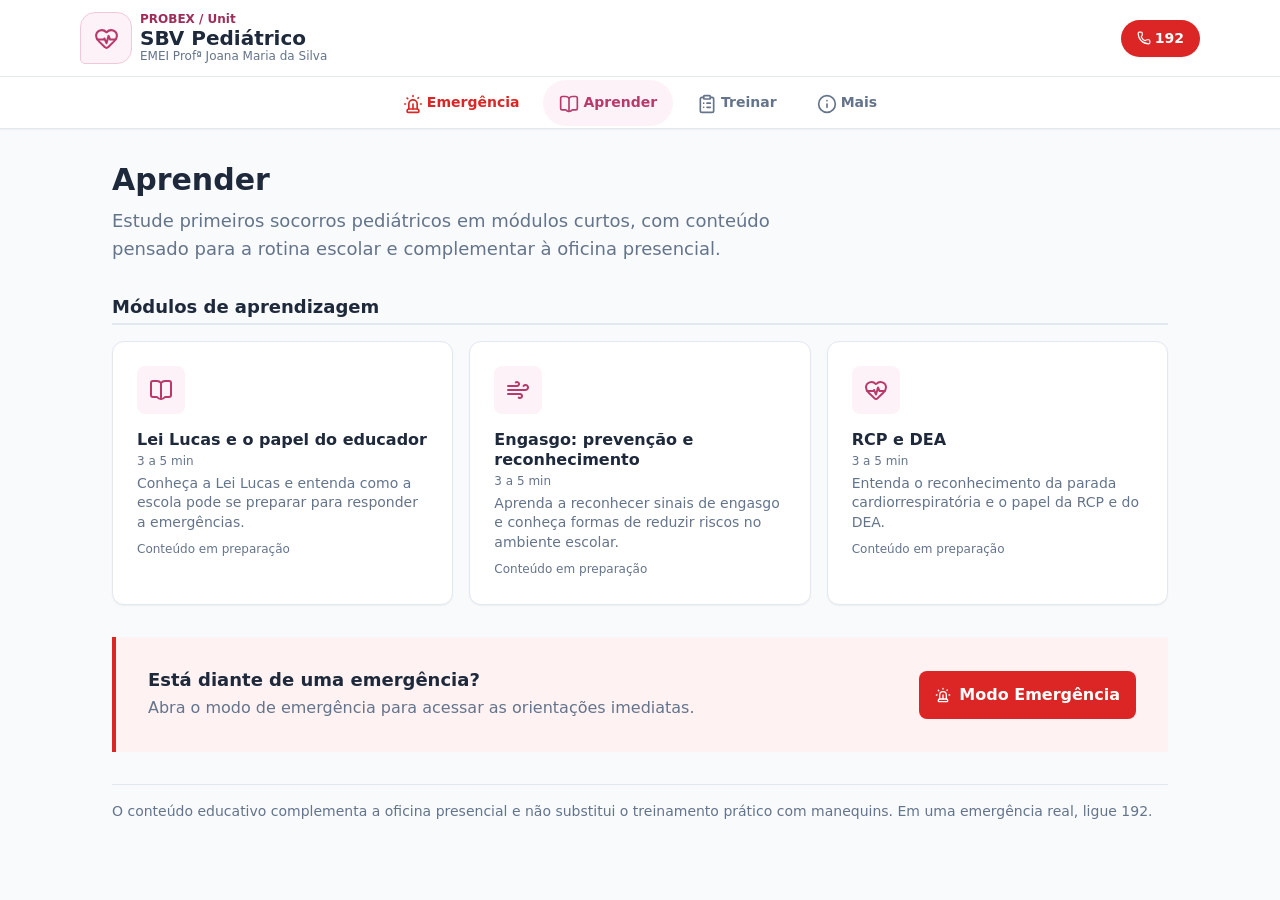
==== aprender/index.html @ 1541943e "style: Padroniza a navbar nas telas do projeto" ====
<!DOCTYPE html>
<html lang="pt-BR">
<head>
    <meta charset="UTF-8">
    <meta name="viewport" content="width=device-width, initial-scale=1.0">
    <meta name="description" content="Módulos educativos de primeiros socorros pediátricos para educadores da EMEI Professora Joana Maria da Silva.">
    <meta name="theme-color" content="#B83A6B">
    <title>Aprender | SBV Pediátrico</title>

    <link rel="manifest" href="../manifest.json">
    <link rel="stylesheet" href="../assets/css/variables.css">
    <link rel="stylesheet" href="../assets/css/global.css">
    <link rel="stylesheet" href="../assets/css/componentes.css">
</head>
<body>
    <a class="skip-link" href="#conteudo-principal">Pular para o conteúdo</a>

    <header class="app-header">
        <div class="header-content">
            <div class="brand-info">
                <span class="brand-mark" aria-hidden="true">
                    <svg class="icon" focusable="false" viewBox="0 0 24 24"><use href="../assets/icons/lucide.svg#heart-pulse"></use></svg>
                </span>
                <div class="brand-copy">
                    <span class="badge-unit">PROBEX / Unit</span>
                    <span class="app-title">SBV Pediátrico</span>
                    <p class="app-subtitle">EMEI Profª Joana Maria da Silva</p>
                </div>
            </div>
            <a href="../emergencia/ligar-192.html" class="btn-samu-header" aria-label="Ligar para o SAMU 192">
                <svg class="icon" aria-hidden="true" focusable="false" viewBox="0 0 24 24"><use href="../assets/icons/lucide.svg#phone"></use></svg>
                <span>192</span>
            </a>
        </div>
    </header>

    <main class="main-content learning-page" id="conteudo-principal" tabindex="-1">
        <section class="learning-intro" aria-labelledby="learning-title">
            <h1 id="learning-title">Aprender</h1>
            <p>Estude primeiros socorros pediátricos em módulos curtos, com conteúdo pensado para a rotina escolar e complementar à oficina presencial.</p>
        </section>

        <section aria-labelledby="learning-modules-title">
            <h2 class="section-title" id="learning-modules-title">Módulos de aprendizagem</h2>
            <div class="learning-modules-grid">
                <article class="module-card learning-module">
                    <div class="module-icon-wrapper bg-rosa" aria-hidden="true">
                        <svg class="icon" focusable="false" viewBox="0 0 24 24"><use href="../assets/icons/lucide.svg#book-open"></use></svg>
                    </div>
                    <div class="module-body">
                        <div class="learning-module-heading">
                            <h3>Lei Lucas e o papel do educador</h3>
                            <span class="learning-duration">3 a 5 min</span>
                        </div>
                        <p>Conheça a Lei Lucas e entenda como a escola pode se preparar para responder a emergências.</p>
                        <span class="learning-status">Conteúdo em preparação</span>
                    </div>
                </article>

                <article class="module-card learning-module">
                    <div class="module-icon-wrapper bg-rosa" aria-hidden="true">
                        <svg class="icon" focusable="false" viewBox="0 0 24 24"><use href="../assets/icons/lucide.svg#wind"></use></svg>
                    </div>
                    <div class="module-body">
                        <div class="learning-module-heading">
                            <h3>Engasgo: prevenção e reconhecimento</h3>
                            <span class="learning-duration">3 a 5 min</span>
                        </div>
                        <p>Aprenda a reconhecer sinais de engasgo e conheça formas de reduzir riscos no ambiente escolar.</p>
                        <span class="learning-status">Conteúdo em preparação</span>
                    </div>
                </article>

                <article class="module-card learning-module">
                    <div class="module-icon-wrapper bg-rosa" aria-hidden="true">
                        <svg class="icon" focusable="false" viewBox="0 0 24 24"><use href="../assets/icons/lucide.svg#heart-pulse"></use></svg>
                    </div>
                    <div class="module-body">
                        <div class="learning-module-heading">
                            <h3>RCP e DEA</h3>
                            <span class="learning-duration">3 a 5 min</span>
                        </div>
                        <p>Entenda o reconhecimento da parada cardiorrespiratória e o papel da RCP e do DEA.</p>
                        <span class="learning-status">Conteúdo em preparação</span>
                    </div>
                </article>
            </div>
        </section>

        <section class="learning-emergency" aria-labelledby="learning-emergency-title">
            <div>
                <h2 id="learning-emergency-title">Está diante de uma emergência?</h2>
                <p>Abra o modo de emergência para acessar as orientações imediatas.</p>
            </div>
            <a class="learning-emergency-link" href="../emergencia/index.html">
                <svg class="icon" aria-hidden="true" focusable="false" viewBox="0 0 24 24"><use href="../assets/icons/lucide.svg#siren"></use></svg>
                Modo Emergência
            </a>
        </section>

        <aside class="learning-note" role="note">
            O conteúdo educativo complementa a oficina presencial e não substitui o treinamento prático com manequins. Em uma emergência real, ligue 192.
        </aside>
    </main>

    <nav class="bottom-nav" aria-label="Navegação Principal">
        <a href="../emergencia/index.html" class="nav-item nav-emergency">
            <span class="nav-icon" aria-hidden="true"><svg class="icon" focusable="false" viewBox="0 0 24 24"><use href="../assets/icons/lucide.svg#siren"></use></svg></span>
            <span class="nav-label">Emergência</span>
        </a>
        <a href="index.html" class="nav-item ativo" aria-current="page">
            <span class="nav-icon" aria-hidden="true"><svg class="icon" focusable="false" viewBox="0 0 24 24"><use href="../assets/icons/lucide.svg#book-open"></use></svg></span>
            <span class="nav-label">Aprender</span>
        </a>
        <a href="../pesquisa/tcle.html" class="nav-item">
            <span class="nav-icon" aria-hidden="true"><svg class="icon" focusable="false" viewBox="0 0 24 24"><use href="../assets/icons/lucide.svg#clipboard-list"></use></svg></span>
            <span class="nav-label">Treinar</span>
        </a>
        <a href="../institucional/sobre.html" class="nav-item">
            <span class="nav-icon" aria-hidden="true"><svg class="icon" focusable="false" viewBox="0 0 24 24"><use href="../assets/icons/lucide.svg#info"></use></svg></span>
            <span class="nav-label">Mais</span>
        </a>
    </nav>
</body>
</html>
---- assets/css/variables.css ----
/* ==========================================================================
   PROBEX - SBV Pediátrico na Escola
   Design Tokens & Variáveis CSS (assets/css/variables.css)
   ========================================================================== */

:root {
  /* --- Paleta de Cores Oficial (Diretriz PROBEX / Unit) --- */
  --cor-principal: #B83A6B;        /* Rosa institucional */
  --cor-principal-hover: #9E2E59;  /* Rosa tom escuro para hover */
  --cor-principal-leve: #FDF2F7;   /* Rosa muito claro para fundos/cards */

  --cor-suporte: #26795F;          /* Verde acertos, progresso e sucesso */
  --cor-suporte-hover: #1E604B;    /* Verde escuro hover */
  --cor-suporte-leve: #EAF5F1;     /* Verde claro para fundos */

  --cor-emergencia: #DC2626;       /* Vermelho alerta / emergência alto contraste */
  --cor-emergencia-hover: #B91C1C; /* Vermelho escuro hover */
  --cor-emergencia-leve: #FEF2F2;  /* Vermelho muito claro */

  --cor-destaque: #FFE8A3;         /* Amarelo avisos e destaques */
  --cor-destaque-texto: #854D0E;   /* Amarelo texto escuro legível */

  --cor-fundo: #FFFFFF;            /* Branco puro */
  --cor-fundo-alt: #F8FAFC;        /* Cinza neutro muito claro */
  --cor-superficie: #FFFFFF;       /* Cor de superfícies de cards/modais */

  /* --- Cores Neutras / Texto --- */
  --cor-texto: #1E293B;            /* Grafite escuro / Slate 800 */
  --cor-texto-suave: #64748B;      /* Cinza médio / Slate 500 */
  --cor-texto-inverso: #FFFFFF;    /* Texto sobre fundo escuro/colorido */
  --cor-texto-inverso-suave: #E2E8F0; /* Texto secundário sobre fundo escuro */
  --cor-borda: #E2E8F0;            /* Cinza claro para bordas */
  --cor-borda-forte: #CBD5E1;      /* Cinza intermediário */

  /* --- Tipografia (Fontes Locais & Fallbacks) --- */
  --fonte-geral: 'Nunito', system-ui, -apple-system, BlinkMacSystemFont, 'Segoe UI', Roboto, Helvetica, Arial, sans-serif;
  --fonte-emergencia: 'Atkinson Hyperlegible', 'Nunito', system-ui, -apple-system, sans-serif;

  /* --- Tamanhos de Fonte --- */
  --tamanho-fonte-xs: 0.75rem;     /* 12px */
  --tamanho-fonte-sm: 0.875rem;    /* 14px */
  --tamanho-fonte-md: 1rem;        /* 16px - Leitura base / passo a passo */
  --tamanho-fonte-lg: 1.125rem;    /* 18px - Botões de emergência mínimos */
  --tamanho-fonte-xl: 1.25rem;     /* 20px */
  --tamanho-fonte-2xl: 1.5rem;     /* 24px */
  --tamanho-fonte-3xl: 1.875rem;   /* 30px */

  /* --- Pesos de Fonte --- */
  --peso-regular: 400;
  --peso-semibold: 600;
  --peso-bold: 700;
  --peso-extrabold: 800;

  /* --- Espaçamentos (Grid / Layout) --- */
  --espaco-xs: 0.25rem;    /* 4px */
  --espaco-sm: 0.5rem;     /* 8px */
  --espaco-md: 1rem;       /* 16px */
  --espaco-lg: 1.5rem;     /* 24px */
  --espaco-xl: 2rem;       /* 32px */
  --espaco-2xl: 3rem;      /* 48px */

  /* --- Bordas Arredondadas --- */
  --raio-sm: 0.375rem;     /* 6px */
  --raio-md: 0.5rem;       /* 8px */
  --raio-lg: 0.75rem;      /* 12px */
  --raio-xl: 1rem;         /* 16px */
  --raio-full: 9999px;     /* Pílula / Botão redondo */

  /* --- Sombras --- */
  --sombra-sm: 0 1px 2px 0 rgba(0, 0, 0, 0.05);
  --sombra-md: 0 4px 6px -1px rgba(0, 0, 0, 0.1), 0 2px 4px -1px rgba(0, 0, 0, 0.06);
  --sombra-lg: 0 10px 15px -3px rgba(0, 0, 0, 0.1), 0 4px 6px -2px rgba(0, 0, 0, 0.05);
  --sombra-emergencia: 0 8px 25px rgba(220, 38, 38, 0.35);

  /* --- Dimensões de Layout & Navegação --- */
  --largura-maxima: 100%;
  --largura-tablet: 860px;
  --largura-desktop: 1120px;
  --altura-header: 64px;
  --altura-bottom-nav: 68px;

  /* --- Transições --- */
  --transicao-rapida: 0.15s ease-in-out;
  --transicao-padrao: 0.25s ease-in-out;
}
---- assets/css/global.css ----
/* ==========================================================================
   PROBEX - SBV Pediátrico na Escola
   Estilos Globais & Reset Responsivo (assets/css/global.css)
   ========================================================================== */

/* --- 1. CSS Reset & Box Model Baseline --- */
*,
*::before,
*::after {
  box-sizing: border-box;
  margin: 0;
  padding: 0;
}

html {
  font-size: 16px;
  scroll-behavior: smooth;
  -webkit-text-size-adjust: 100%;
  -webkit-tap-highlight-color: transparent;
}

body {
  font-family: var(--fonte-geral);
  font-size: var(--tamanho-fonte-md);
  font-weight: var(--peso-regular);
  line-height: 1.5;
  color: var(--cor-texto);
  background-color: var(--cor-fundo-alt);
  min-height: 100vh;
  display: flex;
  flex-direction: column;
  align-items: center;
  overflow-x: hidden;
}

/* --- 2. Estrutura de Layout Responsivo (Mobile, Tablet e Desktop) --- */
.app-header,
.header-emergencia,
.main-content,
.bottom-nav {
  width: 100%;
}

.app-header,
.header-emergencia {
  order: 0;
}

.main-content {
  order: 1;
  flex: 1;
  max-width: var(--largura-maxima);
  padding: var(--espaco-md);
  padding-bottom: calc(var(--altura-bottom-nav) + var(--espaco-lg) + env(safe-area-inset-bottom, 0px));
}

.bottom-nav {
  order: 2;
}

/* --- 3. Tipografia Global & Links --- */
h1, h2, h3, h4, h5, h6 {
  font-family: var(--fonte-geral);
  font-weight: var(--peso-bold);
  line-height: 1.25;
  color: var(--cor-texto);
}

h1 { font-size: var(--tamanho-fonte-2xl); }
h2 { font-size: var(--tamanho-fonte-xl); }
h3 { font-size: var(--tamanho-fonte-lg); }

p {
  margin-bottom: var(--espaco-sm);
}

p:last-child {
  margin-bottom: 0;
}

a {
  color: var(--cor-principal);
  text-decoration: none;
  transition: color var(--transicao-rapida);
}

a:hover,
a:focus {
  color: var(--cor-principal-hover);
}

/* --- 4. Elementos de Mídia & Form (Fluididade) --- */
img,
svg,
video,
canvas {
  max-width: 100%;
  height: auto;
  display: block;
}

button,
input,
select,
textarea {
  font: inherit;
  color: inherit;
  border: none;
  background: none;
}

button {
  cursor: pointer;
  touch-action: manipulation;
}

/* --- 5. Acessibilidade & Estados de Foco --- */
:focus-visible {
  outline: 3px solid var(--cor-principal);
  outline-offset: 2px;
}

[id] {
  scroll-margin-top: calc(var(--altura-header) + var(--espaco-md));
}

.sr-only {
  position: absolute;
  width: 1px;
  height: 1px;
  padding: 0;
  margin: -1px;
  overflow: hidden;
  clip: rect(0, 0, 0, 0);
  white-space: nowrap;
  border: 0;
}

@media (prefers-reduced-motion: reduce) {
  html {
    scroll-behavior: auto;
  }

  *,
  *::before,
  *::after {
    animation-duration: 0.01ms !important;
    animation-iteration-count: 1 !important;
    transition-duration: 0.01ms !important;
  }
}

/* --- 6. Utilitários de Flexbox & Grid --- */
.flex-center {
  display: flex;
  align-items: center;
  justify-content: center;
}

.flex-between {
  display: flex;
  align-items: center;
  justify-content: space-between;
}

.flex-column {
  display: flex;
  flex-direction: column;
}

.gap-sm { gap: var(--espaco-sm); }
.gap-md { gap: var(--espaco-md); }
.gap-lg { gap: var(--espaco-lg); }

.text-center { text-align: center; }
.font-bold { font-weight: var(--peso-bold); }

/* --- 7. Adaptações para Tablet (768px - 1023px) --- */
@media (min-width: 768px) {
  :root {
    --largura-maxima: var(--largura-tablet);
  }

  .bottom-nav {
    order: 1;
  }

  .main-content {
    order: 2;
    padding: var(--espaco-xl) var(--espaco-lg);
  }
}

/* --- 8. Adaptações para Computador / Desktop (1024px+) --- */
@media (min-width: 1024px) {
  :root {
    --largura-maxima: var(--largura-desktop);
  }

  .main-content {
    padding: var(--espaco-xl);
  }
}
---- assets/css/componentes.css ----
/* ==========================================================================
   PROBEX - SBV Pediátrico na Escola
   Estilos de Componentes da Interface (assets/css/componentes.css)
   ========================================================================== */

/* --- 1. Cabeçalho Institucional (.app-header) --- */
.icon {
  display: inline-block;
  width: 1em;
  height: 1em;
  flex: 0 0 auto;
  vertical-align: middle;
}

.skip-link {
  position: fixed;
  top: var(--espaco-sm);
  left: var(--espaco-sm);
  z-index: 101;
  padding: var(--espaco-sm) var(--espaco-md);
  border-radius: var(--raio-md);
  background-color: var(--cor-fundo);
  color: var(--cor-texto);
  box-shadow: var(--sombra-md);
  transform: translateY(calc(-100% - var(--espaco-md)));
}

.skip-link:focus {
  transform: translateY(0);
}

.app-header {
  position: sticky;
  top: 0;
  z-index: 100;
  font-family: var(--fonte-geral);
  background-color: var(--cor-fundo);
  color: var(--cor-texto);
  padding: 12px var(--espaco-md);
  border-bottom: 1px solid var(--cor-borda);
  box-shadow: 0 2px 12px rgba(30, 41, 59, 0.06);
}

.header-content {
  width: 100%;
  max-width: var(--largura-desktop);
  margin: 0 auto;
  display: flex;
  align-items: center;
  justify-content: space-between;
  gap: var(--espaco-sm);
}

.brand-info {
  display: flex;
  align-items: center;
  gap: var(--espaco-sm);
  min-width: 0;
}

.brand-mark {
  display: grid;
  place-items: center;
  width: 48px;
  height: 48px;
  flex: 0 0 48px;
  border: 1px solid #f2c8d8;
  border-radius: 15px 15px 15px 5px;
  background-color: var(--cor-principal-leve);
  color: var(--cor-principal);
}

.brand-mark .icon {
  width: 25px;
  height: 25px;
}

.brand-copy {
  display: flex;
  flex-direction: column;
  min-width: 0;
}

.badge-unit {
  font-size: var(--tamanho-fonte-xs);
  font-weight: var(--peso-bold);
  color: var(--cor-principal-hover);
  width: fit-content;
  line-height: 1.2;
}

.app-title {
  font-size: var(--tamanho-fonte-xl);
  font-weight: var(--peso-extrabold);
  color: var(--cor-texto);
  margin: 0;
  line-height: 1.1;
}

.app-subtitle {
  font-size: var(--tamanho-fonte-xs);
  margin: 0;
  color: var(--cor-texto-suave);
  line-height: 1.25;
}

.btn-samu-header {
  background-color: var(--cor-emergencia);
  color: var(--cor-texto-inverso);
  font-weight: var(--peso-extrabold);
  font-size: var(--tamanho-fonte-sm);
  padding: var(--espaco-sm) var(--espaco-md);
  border-radius: var(--raio-full);
  box-shadow: var(--sombra-sm);
  display: inline-flex;
  align-items: center;
  gap: var(--espaco-xs);
  flex-shrink: 0;
  white-space: nowrap;
  transition: transform var(--transicao-rapida), background-color var(--transicao-rapida);
}

.btn-samu-header:hover,
.btn-samu-header:focus {
  background-color: var(--cor-emergencia-hover);
  color: var(--cor-texto-inverso);
  transform: scale(1.05);
}

/* --- 2. Layout Principal da Home --- */
.home-top-grid {
  display: flex;
  flex-direction: column;
  gap: var(--espaco-md);
  margin-bottom: var(--espaco-lg);
}

.home-side-column {
  display: flex;
  flex-direction: column;
  gap: var(--espaco-md);
}

.home-container .hero-card {
  padding: 0;
  border: 0;
  border-radius: 0;
  background: transparent;
  box-shadow: none;
}

.home-container .hero-title {
  color: var(--cor-texto);
  font-size: var(--tamanho-fonte-2xl);
}

.home-container .hero-text {
  font-size: var(--tamanho-fonte-md);
  line-height: 1.6;
}

/* --- 3. Card de Boas-Vindas / Hero (.hero-card) --- */
.hero-card {
  background-color: var(--cor-superficie);
  border-left: 4px solid var(--cor-principal);
  border-radius: var(--raio-md);
  padding: var(--espaco-md);
  box-shadow: var(--sombra-sm);
}

.hero-title {
  font-size: var(--tamanho-fonte-lg);
  color: var(--cor-principal);
  margin-bottom: var(--espaco-xs);
}

.hero-text {
  font-size: var(--tamanho-fonte-sm);
  color: var(--cor-texto-suave);
  line-height: 1.5;
}

/* --- 4. Ação Principal de Emergência (.btn-emergency-main) --- */
.emergency-action-section {
  display: flex;
  flex-direction: column;
  gap: var(--espaco-md);
}

.btn-emergency-main {
  display: flex;
  flex-direction: column;
  align-items: center;
  justify-content: center;
  width: 100%;
  background: linear-gradient(135deg, var(--cor-emergencia) 0%, #B91C1C 100%);
  color: var(--cor-texto-inverso);
  padding: var(--espaco-lg) var(--espaco-md);
  border-radius: var(--raio-xl);
  box-shadow: var(--sombra-emergencia);
  text-align: center;
  text-decoration: none;
  transition: transform var(--transicao-rapida), box-shadow var(--transicao-rapida);
  position: relative;
  overflow: hidden;
  border: 2px solid rgba(255, 255, 255, 0.3);
}

.btn-emergency-main:hover,
.btn-emergency-main:focus {
  transform: translateY(-2px) scale(1.01);
  box-shadow: 0 12px 30px rgba(220, 38, 38, 0.5);
  color: var(--cor-texto-inverso);
}

.btn-emergency-main--compacto {
  padding: var(--espaco-md);
}

.btn-emergency-main--compacto .btn-emergency-icon {
  font-size: 1.5rem;
}

.btn-emergency-main--compacto .btn-emergency-text {
  font-size: 1.1rem;
}

.btn-emergency-icon {
  font-size: 2.5rem;
  margin-bottom: var(--espaco-xs);
  animation: pulse-icon 2s infinite ease-in-out;
}

@keyframes pulse-icon {
  0%, 100% { transform: scale(1); }
  50% { transform: scale(1.12); }
}

.btn-emergency-text {
  font-family: var(--fonte-emergencia);
  font-size: var(--tamanho-fonte-xl);
  font-weight: var(--peso-extrabold);
  letter-spacing: 0.03em;
  text-transform: uppercase;
  line-height: 1.2;
}

.btn-emergency-sub {
  font-size: var(--tamanho-fonte-xs);
  opacity: 0.95;
  margin-top: var(--espaco-xs);
  background-color: rgba(0, 0, 0, 0.2);
  padding: 3px 12px;
  border-radius: var(--raio-full);
}

.home-container .btn-emergency-main {
  min-height: 8.5rem;
  padding: var(--espaco-lg);
  border: 0;
  border-radius: var(--raio-lg);
  background: var(--cor-emergencia);
  box-shadow: inset 0 -4px 0 rgba(0, 0, 0, 0.16);
  transition: background-color var(--transicao-rapida);
}

.home-container .btn-emergency-main:hover,
.home-container .btn-emergency-main:focus-visible {
  transform: none;
  background: var(--cor-emergencia-hover);
  box-shadow: inset 0 -4px 0 rgba(0, 0, 0, 0.16);
}

.home-container .btn-emergency-icon {
  font-size: 2rem;
  animation: none;
}

.home-container .btn-emergency-sub {
  padding: 0;
  border-radius: 0;
  background: transparent;
}

/* --- 5. Atalhos Rápidos (.quick-shortcuts-grid) --- */
.quick-shortcuts-grid {
  display: grid;
  grid-template-columns: repeat(2, minmax(0, 1fr));
  gap: var(--espaco-md);
}

.shortcut-card {
  display: flex;
  align-items: center;
  gap: var(--espaco-sm);
  background-color: var(--cor-superficie);
  padding: var(--espaco-md);
  border-radius: var(--raio-lg);
  border: 1px solid var(--cor-borda);
  box-shadow: var(--sombra-sm);
  transition: transform var(--transicao-rapida), border-color var(--transicao-rapida);
  text-decoration: none;
  min-width: 0;
}

.shortcut-card:hover,
.shortcut-card:focus {
  transform: translateY(-2px);
  border-color: var(--cor-principal);
}

.shortcut-icon {
  font-size: 1.75rem;
  flex-shrink: 0;
}

.shortcut-info {
  display: flex;
  flex-direction: column;
  min-width: 0;
}

.shortcut-info strong {
  font-size: var(--tamanho-fonte-sm);
  color: var(--cor-texto);
  line-height: 1.2;
}

.shortcut-info small {
  font-size: var(--tamanho-fonte-xs);
  color: var(--cor-texto-suave);
  margin-top: 2px;
}

.shortcut-engasgo { border-left: 4px solid #F59E0B; }
.shortcut-pcr { border-left: 4px solid var(--cor-emergencia); }

/* --- 6. Banner de Ligação SAMU (.samu-call-section) --- */
.samu-call-section {
  margin-bottom: var(--espaco-md);
}

.btn-samu-banner {
  display: flex;
  align-items: center;
  gap: var(--espaco-md);
  background-color: var(--cor-emergencia-leve);
  border: 1.5px solid var(--cor-emergencia);
  padding: var(--espaco-md);
  border-radius: var(--raio-lg);
  text-decoration: none;
  transition: background-color var(--transicao-rapida), transform var(--transicao-rapida);
}

.btn-samu-banner:hover,
.btn-samu-banner:focus {
  background-color: #FEE2E2;
  transform: translateY(-1px);
}

.samu-icon {
  font-size: 2rem;
  flex-shrink: 0;
}

.samu-text {
  display: flex;
  flex-direction: column;
}

.samu-text strong {
  font-size: var(--tamanho-fonte-md);
  color: var(--cor-emergencia);
  font-weight: var(--peso-bold);
}

.samu-text span {
  font-size: var(--tamanho-fonte-xs);
  color: var(--cor-texto-suave);
}

/* --- 7. Grid de Módulos da Home (.modules-grid) --- */
.home-modules-section {
  margin-bottom: var(--espaco-lg);
}

.section-title {
  font-size: var(--tamanho-fonte-lg);
  color: var(--cor-texto);
  margin-bottom: var(--espaco-md);
  padding-bottom: var(--espaco-xs);
  border-bottom: 2px solid var(--cor-borda);
}

.modules-grid {
  display: grid;
  grid-template-columns: 1fr;
  gap: var(--espaco-md);
}

.module-card {
  display: flex;
  align-items: center;
  gap: var(--espaco-md);
  background-color: var(--cor-superficie);
  padding: var(--espaco-md);
  border-radius: var(--raio-lg);
  border: 1px solid var(--cor-borda);
  box-shadow: var(--sombra-sm);
  transition: transform var(--transicao-rapida), box-shadow var(--transicao-rapida);
  text-decoration: none;
  height: 100%;
}

.home-container .shortcut-card,
.home-container .module-card {
  box-shadow: none;
}

.module-card:hover,
.module-card:focus {
  transform: translateY(-2px);
  box-shadow: var(--sombra-md);
}

.module-icon-wrapper {
  width: 48px;
  height: 48px;
  border-radius: var(--raio-md);
  display: flex;
  align-items: center;
  justify-content: center;
  font-size: 1.5rem;
  flex-shrink: 0;
}

.bg-rosa {
  background-color: var(--cor-principal-leve);
  color: var(--cor-principal);
}

.bg-verde {
  background-color: var(--cor-suporte-leve);
  color: var(--cor-suporte);
}

.bg-amarelo {
  background-color: #FEF9C3;
  color: var(--cor-destaque-texto);
}

.module-body h4 {
  font-size: var(--tamanho-fonte-md);
  color: var(--cor-texto);
  margin-bottom: 2px;
}

.module-body p {
  font-size: var(--tamanho-fonte-xs);
  color: var(--cor-texto-suave);
  margin: 0;
  line-height: 1.4;
}

.learning-page {
  display: flex;
  flex-direction: column;
  gap: var(--espaco-xl);
}

.learning-intro {
  max-width: 68ch;
}

.learning-intro h1 {
  font-size: var(--tamanho-fonte-3xl);
  margin-bottom: var(--espaco-sm);
}

.learning-intro p {
  color: var(--cor-texto-suave);
  font-size: var(--tamanho-fonte-lg);
  line-height: 1.6;
}

.learning-modules-grid {
  display: grid;
  grid-template-columns: 1fr;
  gap: var(--espaco-md);
}

.learning-module {
  align-items: flex-start;
  min-width: 0;
}

.learning-module .module-body {
  flex: 1;
  min-width: 0;
}

.learning-module-heading {
  display: flex;
  flex-direction: column;
  align-items: flex-start;
  gap: 2px;
  margin-bottom: var(--espaco-xs);
}

.learning-module-heading h3 {
  font-size: var(--tamanho-fonte-md);
}

.learning-duration,
.learning-status {
  color: var(--cor-texto-suave);
  font-size: var(--tamanho-fonte-xs);
}

.learning-duration {
  flex-shrink: 0;
  white-space: nowrap;
}

.learning-status {
  display: inline-block;
  margin-top: var(--espaco-sm);
}

.learning-emergency {
  display: flex;
  flex-direction: column;
  align-items: flex-start;
  gap: var(--espaco-lg);
  padding: var(--espaco-lg);
  border-left: 4px solid var(--cor-emergencia);
  background-color: var(--cor-emergencia-leve);
}

.learning-emergency h2 {
  font-size: var(--tamanho-fonte-lg);
  margin-bottom: var(--espaco-xs);
}

.learning-emergency p {
  color: var(--cor-texto-suave);
  margin: 0;
}

.learning-emergency-link {
  display: inline-flex;
  align-items: center;
  justify-content: center;
  gap: var(--espaco-sm);
  min-height: 48px;
  width: 100%;
  padding: var(--espaco-sm) var(--espaco-md);
  border-radius: var(--raio-md);
  background-color: var(--cor-emergencia);
  color: var(--cor-texto-inverso);
  font-weight: var(--peso-bold);
  white-space: nowrap;
}

.learning-emergency-link:hover,
.learning-emergency-link:focus {
  background-color: var(--cor-emergencia-hover);
  color: var(--cor-texto-inverso);
}

.learning-note {
  padding-top: var(--espaco-md);
  border-top: 1px solid var(--cor-borda);
  color: var(--cor-texto-suave);
  font-size: var(--tamanho-fonte-sm);
}

/* --- 8. Grade Responsiva Genérica de 2 Botões (.action-grid-2) --- */
.action-grid-2 {
  display: grid;
  grid-template-columns: repeat(2, minmax(0, 1fr));
  gap: var(--espaco-md);
  margin-top: var(--espaco-lg);
}

/* --- 9. Aviso Legal (.legal-notice-banner) --- */
.legal-notice-banner {
  background-color: var(--cor-destaque);
  color: var(--cor-destaque-texto);
  font-size: var(--tamanho-fonte-xs);
  padding: var(--espaco-md);
  border-radius: var(--raio-md);
  line-height: 1.5;
  border-left: 4px solid var(--cor-destaque-texto);
  margin-bottom: var(--espaco-md);
}

/* --- 10. Navegação Responsiva (.bottom-nav) --- */
.bottom-nav {
  position: fixed;
  bottom: 0;
  left: 0;
  right: 0;
  z-index: 100;
  background-color: var(--cor-superficie);
  display: flex;
  align-items: center;
  justify-content: space-around;
  min-height: var(--altura-bottom-nav);
  padding-bottom: env(safe-area-inset-bottom, 0px);
  border-top: 1px solid var(--cor-borda);
  box-shadow: 0 -2px 10px rgba(0, 0, 0, 0.05);
}

.nav-item {
  display: flex;
  flex-direction: column;
  align-items: center;
  justify-content: center;
  gap: 2px;
  color: var(--cor-texto-suave);
  text-decoration: none;
  font-size: var(--tamanho-fonte-xs);
  font-weight: var(--peso-semibold);
  flex: 1;
  min-height: var(--altura-bottom-nav);
  padding: var(--espaco-xs);
  transition: color var(--transicao-rapida), background-color var(--transicao-rapida);
}

.nav-icon {
  font-size: 1.25rem;
}

.nav-label {
  line-height: 1.1;
}

.nav-item:hover,
.nav-item:focus,
.nav-item.active,
.nav-item.ativo {
  color: var(--cor-principal);
}

.nav-emergency {
  color: var(--cor-emergencia);
}

.nav-emergency:hover,
.nav-emergency:focus,
.nav-emergency.active,
.nav-emergency.ativo {
  color: var(--cor-emergencia-hover);
}

/* --- 11. Responsividade Celular Pequeno (<= 380px) --- */
@media (max-width: 380px) {
  .quick-shortcuts-grid,
  .action-grid-2 {
    grid-template-columns: 1fr;
  }

  .brand-mark {
    width: 40px;
    height: 40px;
    flex-basis: 40px;
    border-radius: 13px 13px 13px 4px;
  }

  .brand-info {
    gap: var(--espaco-xs);
  }

  .app-title {
    font-size: var(--tamanho-fonte-lg);
  }
}

/* --- 12. Responsividade Tablet (640px - 1023px) --- */
@media (min-width: 640px) {
  .modules-grid {
    grid-template-columns: repeat(2, minmax(0, 1fr));
  }

  .learning-modules-grid {
    grid-template-columns: repeat(2, minmax(0, 1fr));
  }

  .learning-emergency {
    flex-direction: row;
    align-items: center;
    justify-content: space-between;
  }

  .learning-emergency-link {
    width: auto;
  }
}

@media (min-width: 768px) {
  .app-header {
    padding: 12px var(--espaco-lg);
  }

  .brand-mark {
    width: 52px;
    height: 52px;
    flex-basis: 52px;
  }

  .bottom-nav {
    position: static;
    border-top: none;
    border-bottom: 1px solid var(--cor-borda);
    box-shadow: var(--sombra-sm);
    min-height: 52px;
    padding: 0 var(--espaco-lg);
    justify-content: center;
    gap: var(--espaco-sm);
  }

  .nav-item {
    flex: 0 1 auto;
    flex-direction: row;
    gap: var(--espaco-xs);
    min-height: 44px;
    padding: var(--espaco-sm) var(--espaco-md);
    border-radius: var(--raio-full);
    font-size: var(--tamanho-fonte-sm);
  }

  .nav-item:hover,
  .nav-item:focus,
  .nav-item.active,
  .nav-item.ativo {
    background-color: var(--cor-principal-leve);
  }

  .nav-emergency.active,
  .nav-emergency.ativo,
  .nav-emergency:hover,
  .nav-emergency:focus {
    background-color: var(--cor-emergencia-leve);
  }

  .home-top-grid {
    display: grid;
    grid-template-columns: 1.25fr 0.95fr;
    align-items: start;
    gap: var(--espaco-lg);
  }

  .samu-call-section {
    margin-bottom: 0;
  }
}

/* --- 13. Responsividade Computador / Desktop (1024px+) --- */
@media (min-width: 1024px) {
  .app-header {
    padding: 12px var(--espaco-xl);
  }

  .home-top-grid {
    grid-template-columns: 1.35fr 1fr;
    gap: var(--espaco-xl);
  }

  .btn-emergency-main {
    padding: var(--espaco-xl) var(--espaco-lg);
  }

  .modules-grid {
    grid-template-columns: repeat(3, minmax(0, 1fr));
    gap: var(--espaco-lg);
  }

  .learning-modules-grid {
    grid-template-columns: repeat(3, minmax(0, 1fr));
  }

  .module-card {
    flex-direction: column;
    align-items: flex-start;
    padding: var(--espaco-lg);
  }

  .module-body h4 {
    font-size: var(--tamanho-fonte-lg);
    margin-bottom: var(--espaco-xs);
  }

  .module-body p {
    font-size: var(--tamanho-fonte-sm);
  }

  .learning-module {
    flex-direction: column;
  }

  .learning-emergency {
    padding: var(--espaco-xl);
  }

  .legal-notice-banner {
    font-size: var(--tamanho-fonte-sm);
  }
}
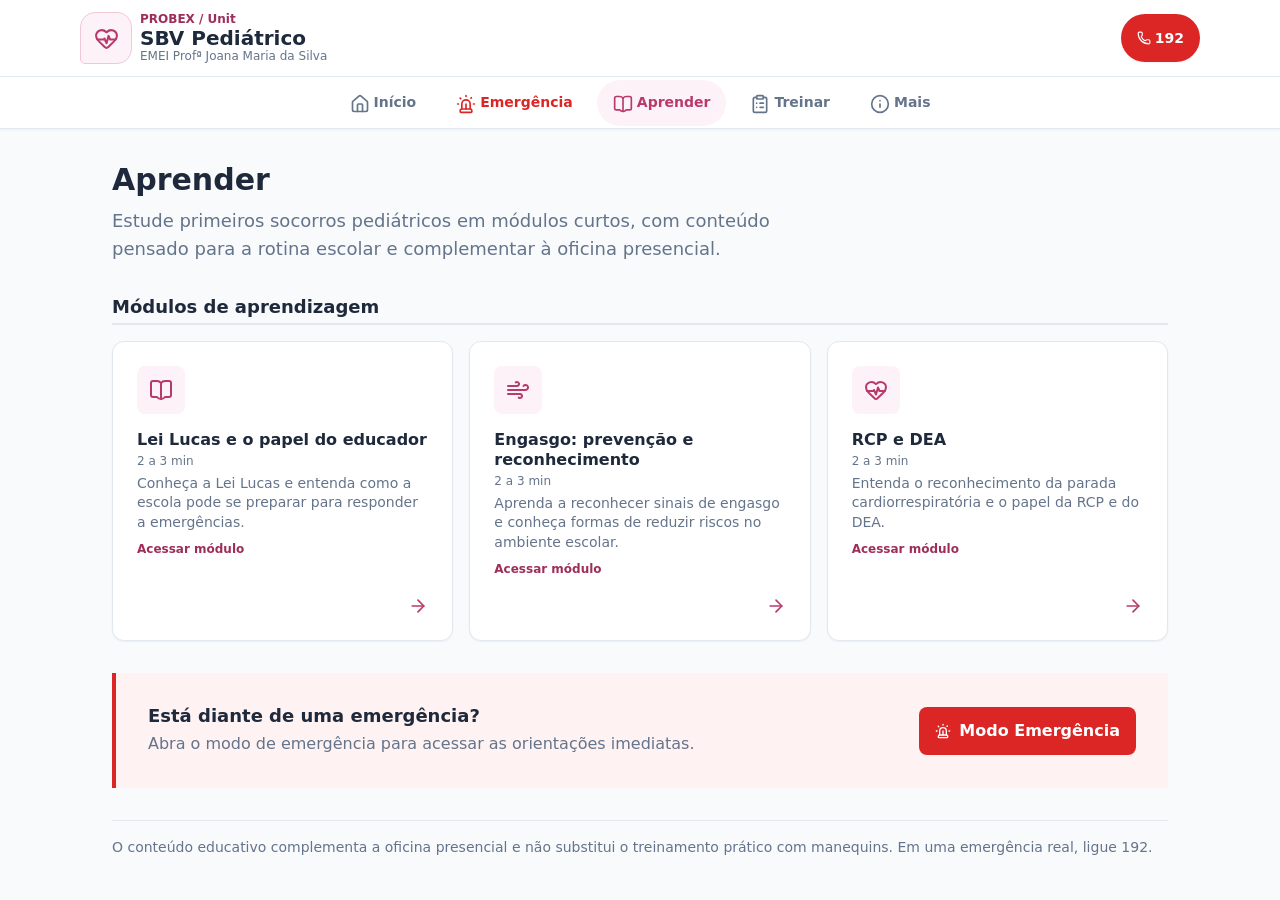
==== commit 854e0818: "feat: amplia módulos educativos e padroniza a experiência do app" ====
--- a/aprender/index.html
+++ b/aprender/index.html
@@ -27,7 +27,7 @@
                     <p class="app-subtitle">EMEI Profª Joana Maria da Silva</p>
                 </div>
             </div>
-            <a href="../emergencia/ligar-192.html" class="btn-samu-header" aria-label="Ligar para o SAMU 192">
+            <a href="tel:192" class="btn-samu-header" aria-label="Ligar para o SAMU pelo 192">
                 <svg class="icon" aria-hidden="true" focusable="false" viewBox="0 0 24 24"><use href="../assets/icons/lucide.svg#phone"></use></svg>
                 <span>192</span>
             </a>
@@ -43,47 +43,50 @@
         <section aria-labelledby="learning-modules-title">
             <h2 class="section-title" id="learning-modules-title">Módulos de aprendizagem</h2>
             <div class="learning-modules-grid">
-                <article class="module-card learning-module">
+                <a class="module-card learning-module learning-module-link" href="modulo-lei-lucas.html">
                     <div class="module-icon-wrapper bg-rosa" aria-hidden="true">
                         <svg class="icon" focusable="false" viewBox="0 0 24 24"><use href="../assets/icons/lucide.svg#book-open"></use></svg>
                     </div>
                     <div class="module-body">
                         <div class="learning-module-heading">
                             <h3>Lei Lucas e o papel do educador</h3>
-                            <span class="learning-duration">3 a 5 min</span>
+                            <span class="learning-duration">2 a 3 min</span>
                         </div>
                         <p>Conheça a Lei Lucas e entenda como a escola pode se preparar para responder a emergências.</p>
-                        <span class="learning-status">Conteúdo em preparação</span>
+                        <span class="learning-status learning-status--available">Acessar módulo</span>
                     </div>
-                </article>
+                    <svg class="icon learning-module-arrow" aria-hidden="true" focusable="false" viewBox="0 0 24 24"><use href="../assets/icons/lucide.svg#arrow-right"></use></svg>
+                </a>
 
-                <article class="module-card learning-module">
+                <a class="module-card learning-module learning-module-link" href="modulo-ovace.html">
                     <div class="module-icon-wrapper bg-rosa" aria-hidden="true">
                         <svg class="icon" focusable="false" viewBox="0 0 24 24"><use href="../assets/icons/lucide.svg#wind"></use></svg>
                     </div>
                     <div class="module-body">
                         <div class="learning-module-heading">
                             <h3>Engasgo: prevenção e reconhecimento</h3>
-                            <span class="learning-duration">3 a 5 min</span>
+                            <span class="learning-duration">2 a 3 min</span>
                         </div>
                         <p>Aprenda a reconhecer sinais de engasgo e conheça formas de reduzir riscos no ambiente escolar.</p>
-                        <span class="learning-status">Conteúdo em preparação</span>
+                        <span class="learning-status learning-status--available">Acessar módulo</span>
                     </div>
-                </article>
+                    <svg class="icon learning-module-arrow" aria-hidden="true" focusable="false" viewBox="0 0 24 24"><use href="../assets/icons/lucide.svg#arrow-right"></use></svg>
+                </a>
 
-                <article class="module-card learning-module">
+                <a class="module-card learning-module learning-module-link" href="modulo-rcp.html">
                     <div class="module-icon-wrapper bg-rosa" aria-hidden="true">
                         <svg class="icon" focusable="false" viewBox="0 0 24 24"><use href="../assets/icons/lucide.svg#heart-pulse"></use></svg>
                     </div>
                     <div class="module-body">
                         <div class="learning-module-heading">
                             <h3>RCP e DEA</h3>
-                            <span class="learning-duration">3 a 5 min</span>
+                            <span class="learning-duration">2 a 3 min</span>
                         </div>
                         <p>Entenda o reconhecimento da parada cardiorrespiratória e o papel da RCP e do DEA.</p>
-                        <span class="learning-status">Conteúdo em preparação</span>
+                        <span class="learning-status learning-status--available">Acessar módulo</span>
                     </div>
-                </article>
+                    <svg class="icon learning-module-arrow" aria-hidden="true" focusable="false" viewBox="0 0 24 24"><use href="../assets/icons/lucide.svg#arrow-right"></use></svg>
+                </a>
             </div>
         </section>
 
@@ -104,6 +107,10 @@
     </main>
 
     <nav class="bottom-nav" aria-label="Navegação Principal">
+        <a href="../index.html" class="nav-item">
+            <span class="nav-icon" aria-hidden="true"><svg class="icon" focusable="false" viewBox="0 0 24 24"><use href="../assets/icons/lucide.svg#house"></use></svg></span>
+            <span class="nav-label">Início</span>
+        </a>
         <a href="../emergencia/index.html" class="nav-item nav-emergency">
             <span class="nav-icon" aria-hidden="true"><svg class="icon" focusable="false" viewBox="0 0 24 24"><use href="../assets/icons/lucide.svg#siren"></use></svg></span>
             <span class="nav-label">Emergência</span>
--- a/assets/css/componentes.css
+++ b/assets/css/componentes.css
@@ -109,6 +109,7 @@
   color: var(--cor-texto-inverso);
   font-weight: var(--peso-extrabold);
   font-size: var(--tamanho-fonte-sm);
+  min-height: 48px;
   padding: var(--espaco-sm) var(--espaco-md);
   border-radius: var(--raio-full);
   box-shadow: var(--sombra-sm);
@@ -623,6 +624,7 @@
   font-size: var(--tamanho-fonte-xs);
   font-weight: var(--peso-semibold);
   flex: 1;
+  min-width: 0;
   min-height: var(--altura-bottom-nav);
   padding: var(--espaco-xs);
   transition: color var(--transicao-rapida), background-color var(--transicao-rapida);
@@ -634,6 +636,7 @@
 
 .nav-label {
   line-height: 1.1;
+  text-align: center;
 }
 
 .nav-item:hover,
@@ -659,6 +662,12 @@
   .quick-shortcuts-grid,
   .action-grid-2 {
     grid-template-columns: 1fr;
+  }
+
+  .nav-item {
+    padding-right: 1px;
+    padding-left: 1px;
+    font-size: 0.6875rem;
   }
 
   .brand-mark {
@@ -806,4 +815,1183 @@
   .legal-notice-banner {
     font-size: var(--tamanho-fonte-sm);
   }
-}+}
+
+/* --- Identidade visual da página inicial: guia de bolso escolar --- */
+.home-container {
+  max-width: var(--largura-desktop);
+  padding-top: var(--espaco-lg);
+}
+
+.home-container .emergency-action-section {
+  gap: var(--espaco-sm);
+}
+
+.home-container .btn-emergency-main {
+  display: grid;
+  grid-template-columns: 52px minmax(0, 1fr);
+  grid-template-rows: auto auto;
+  align-items: center;
+  justify-items: start;
+  gap: var(--espaco-xs) var(--espaco-md);
+  min-height: 112px;
+  padding: var(--espaco-lg);
+  border: 0;
+  border-radius: 24px 24px 24px 5px;
+  background-color: var(--cor-emergencia);
+  box-shadow: inset 0 -4px 0 rgba(0, 0, 0, 0.16);
+  text-align: left;
+  transition: background-color var(--transicao-rapida);
+}
+
+.home-container .btn-emergency-main:hover,
+.home-container .btn-emergency-main:focus-visible {
+  transform: none;
+  background-color: var(--cor-emergencia-hover);
+  box-shadow: inset 0 -4px 0 rgba(0, 0, 0, 0.16);
+}
+
+.home-container .btn-emergency-main:focus-visible {
+  outline-color: var(--cor-fundo);
+  outline-offset: 3px;
+}
+
+.home-container .btn-emergency-icon {
+  display: grid;
+  grid-column: 1;
+  grid-row: 1 / span 2;
+  place-items: center;
+  width: 52px;
+  height: 52px;
+  margin: 0;
+  border: 1px solid rgba(255, 255, 255, 0.38);
+  border-radius: 50% 50% 50% 8px;
+  background-color: rgba(255, 255, 255, 0.14);
+  font-size: 1.75rem;
+}
+
+.home-container .btn-emergency-text {
+  grid-column: 2;
+  grid-row: 1;
+  font-size: var(--tamanho-fonte-xl);
+  letter-spacing: normal;
+  text-transform: none;
+  line-height: 1.15;
+}
+
+.home-container .btn-emergency-sub {
+  grid-column: 2;
+  grid-row: 2;
+  margin: 0;
+  padding: 0;
+  border-radius: 0;
+  background: transparent;
+  color: rgba(255, 255, 255, 0.94);
+  font-size: var(--tamanho-fonte-xs);
+  line-height: 1.35;
+  opacity: 1;
+}
+
+.quick-shortcuts-label {
+  margin: var(--espaco-xs) 0 0;
+  color: var(--cor-texto-suave);
+  font-size: var(--tamanho-fonte-sm);
+  font-weight: var(--peso-semibold);
+}
+
+.home-container .quick-shortcuts-grid {
+  grid-template-columns: 1fr;
+  gap: 0;
+  border-top: 1px solid var(--cor-borda);
+}
+
+.home-container .shortcut-card {
+  display: grid;
+  grid-template-columns: 44px minmax(0, 1fr) 24px;
+  align-items: center;
+  gap: var(--espaco-sm);
+  min-height: 72px;
+  padding: var(--espaco-sm) 0;
+  border: 0;
+  border-bottom: 1px solid var(--cor-borda);
+  border-radius: 0;
+  background: transparent;
+  box-shadow: none;
+}
+
+.home-container .shortcut-card:hover,
+.home-container .shortcut-card:focus-visible {
+  transform: none;
+  background-color: var(--cor-principal-leve);
+}
+
+.home-container .shortcut-icon {
+  display: grid;
+  place-items: center;
+  width: 44px;
+  height: 44px;
+  border-radius: 14px 14px 14px 4px;
+  font-size: 1.5rem;
+}
+
+.home-container .shortcut-engasgo .shortcut-icon {
+  background-color: var(--cor-principal-leve);
+  color: var(--cor-principal);
+}
+
+.home-container .shortcut-pcr .shortcut-icon {
+  background-color: var(--cor-emergencia-leve);
+  color: var(--cor-emergencia);
+}
+
+.home-container .shortcut-engasgo,
+.home-container .shortcut-pcr {
+  border-left: 0;
+}
+
+.home-container .shortcut-info strong {
+  font-size: var(--tamanho-fonte-md);
+}
+
+.home-container .shortcut-info small {
+  margin-top: 3px;
+  line-height: 1.3;
+}
+
+.shortcut-arrow,
+.module-card-arrow {
+  display: grid;
+  place-items: center;
+  color: var(--cor-texto-suave);
+}
+
+.shortcut-arrow .icon,
+.module-card-arrow .icon {
+  width: 18px;
+  height: 18px;
+}
+
+.home-container .hero-card {
+  position: relative;
+  isolation: isolate;
+  overflow: hidden;
+  padding: var(--espaco-xl);
+  border: 0;
+  border-radius: 28px 28px 28px 5px;
+  background-color: var(--cor-principal-leve);
+}
+
+.home-container .hero-card::after {
+  position: absolute;
+  z-index: -1;
+  top: -54px;
+  right: -42px;
+  width: 132px;
+  height: 132px;
+  border-radius: 63% 37% 58% 42% / 50% 44% 56% 50%;
+  background-color: var(--cor-destaque);
+  content: "";
+  opacity: 0.65;
+}
+
+.home-container .hero-card > * {
+  position: relative;
+}
+
+.home-kicker {
+  margin-bottom: var(--espaco-xs);
+  color: var(--cor-principal-hover);
+  font-size: var(--tamanho-fonte-sm);
+  font-weight: var(--peso-bold);
+}
+
+.home-container .hero-title {
+  max-width: 18ch;
+  margin-bottom: var(--espaco-sm);
+  font-size: var(--tamanho-fonte-2xl);
+  line-height: 1.18;
+}
+
+.home-container .hero-text {
+  max-width: 52ch;
+  margin: 0;
+  color: var(--cor-texto);
+  font-size: var(--tamanho-fonte-md);
+  line-height: 1.55;
+}
+
+.home-container .home-side-column {
+  gap: var(--espaco-md);
+}
+
+.home-container .samu-call-section {
+  margin-bottom: 0;
+}
+
+.home-container .btn-samu-banner {
+  border: 0;
+  border-left: 4px solid var(--cor-principal);
+  border-radius: 0 14px 14px 0;
+  background-color: var(--cor-principal-leve);
+}
+
+.home-container .btn-samu-banner:hover,
+.home-container .btn-samu-banner:focus-visible {
+  transform: none;
+  background-color: var(--cor-principal-leve);
+}
+
+.home-container .samu-icon {
+  color: var(--cor-principal);
+}
+
+.home-container .samu-text strong {
+  color: var(--cor-texto);
+  line-height: 1.3;
+}
+
+.home-container .samu-text span {
+  line-height: 1.4;
+}
+
+.home-container .home-modules-section {
+  margin-top: var(--espaco-2xl);
+}
+
+.home-container .section-title {
+  padding: 0 0 0 var(--espaco-sm);
+  border: 0;
+  border-left: 4px solid var(--cor-principal);
+  font-size: var(--tamanho-fonte-xl);
+}
+
+.home-container .modules-grid {
+  grid-template-columns: 1fr;
+  gap: 0;
+  border-top: 1px solid var(--cor-borda);
+}
+
+.home-container .module-card {
+  display: grid;
+  grid-template-columns: 44px minmax(0, 1fr) 24px;
+  align-items: center;
+  gap: var(--espaco-md);
+  min-height: 80px;
+  height: auto;
+  padding: var(--espaco-md) 0;
+  border: 0;
+  border-bottom: 1px solid var(--cor-borda);
+  border-radius: 0;
+  background: transparent;
+  box-shadow: none;
+}
+
+.home-container .module-card:hover,
+.home-container .module-card:focus-visible {
+  transform: none;
+  background-color: var(--cor-principal-leve);
+  box-shadow: none;
+}
+
+.home-container .module-icon-wrapper {
+  width: 44px;
+  height: 44px;
+  border-radius: 14px 14px 14px 4px;
+  font-size: 1.375rem;
+}
+
+.home-container .module-body h3 {
+  margin-bottom: 3px;
+  color: var(--cor-texto);
+  font-size: var(--tamanho-fonte-md);
+  line-height: 1.25;
+}
+
+.home-container .module-body p {
+  font-size: var(--tamanho-fonte-sm);
+  line-height: 1.4;
+}
+
+.home-container .module-card-arrow {
+  justify-self: end;
+}
+
+.home-container .legal-notice-banner {
+  margin-top: var(--espaco-xl);
+  border-radius: 0 12px 12px 0;
+  font-size: var(--tamanho-fonte-sm);
+}
+
+@media (max-width: 380px) {
+  .home-container .btn-emergency-main {
+    grid-template-columns: 44px minmax(0, 1fr);
+    gap: var(--espaco-xs) var(--espaco-sm);
+    min-height: 104px;
+    padding: var(--espaco-md);
+  }
+
+  .home-container .btn-emergency-icon {
+    width: 44px;
+    height: 44px;
+    font-size: 1.5rem;
+  }
+
+  .home-container .btn-emergency-text {
+    font-size: var(--tamanho-fonte-lg);
+  }
+
+  .home-container .hero-card {
+    padding: var(--espaco-lg);
+  }
+}
+
+@media (min-width: 768px) {
+  .home-container {
+    padding-bottom: var(--espaco-xl);
+  }
+
+  .home-container .home-top-grid {
+    grid-template-columns: minmax(0, 1.15fr) minmax(280px, 0.85fr);
+    align-items: start;
+    gap: var(--espaco-xl);
+  }
+}
+
+@media (min-width: 1024px) {
+  .home-container .home-top-grid {
+    grid-template-columns: minmax(0, 1.2fr) minmax(340px, 0.8fr);
+    gap: var(--espaco-2xl);
+  }
+
+  .home-container .modules-grid {
+    grid-template-columns: repeat(3, minmax(0, 1fr));
+  }
+
+  .home-container .module-card {
+    grid-template-columns: 1fr;
+    align-content: start;
+    align-items: start;
+    gap: var(--espaco-sm);
+    min-height: 190px;
+    padding: var(--espaco-lg);
+    border-bottom: 0;
+    border-right: 1px solid var(--cor-borda);
+  }
+
+  .home-container .module-card:last-child {
+    border-right: 0;
+  }
+
+  .home-container .module-body {
+    flex: 1;
+  }
+
+  .home-container .module-card-arrow {
+    justify-self: start;
+  }
+}
+
+.about-page {
+  display: flex;
+  flex-direction: column;
+  gap: var(--espaco-2xl);
+  max-width: var(--largura-desktop);
+  padding-top: var(--espaco-lg);
+}
+
+.about-hero {
+  position: relative;
+  isolation: isolate;
+  overflow: hidden;
+  display: grid;
+  grid-template-columns: minmax(0, 1.3fr) minmax(220px, 0.7fr);
+  align-items: center;
+  gap: var(--espaco-xl);
+  padding: clamp(var(--espaco-lg), 5vw, var(--espaco-2xl));
+  border-radius: 28px 28px 28px 5px;
+  background-color: var(--cor-principal-leve);
+}
+
+.about-hero::after {
+  position: absolute;
+  z-index: -1;
+  top: -64px;
+  right: -48px;
+  width: 168px;
+  height: 168px;
+  border-radius: 63% 37% 58% 42% / 50% 44% 56% 50%;
+  background-color: var(--cor-destaque);
+  content: "";
+  opacity: 0.65;
+}
+
+.about-hero-copy {
+  max-width: 58ch;
+}
+
+.about-eyebrow {
+  margin-bottom: var(--espaco-sm);
+  color: var(--cor-principal-hover);
+  font-size: var(--tamanho-fonte-sm);
+  font-weight: var(--peso-bold);
+}
+
+.about-hero h1 {
+  max-width: 17ch;
+  margin-bottom: var(--espaco-md);
+  font-size: clamp(var(--tamanho-fonte-3xl), 5vw, 3rem);
+  line-height: 1.12;
+}
+
+.about-hero-copy > p:last-child {
+  max-width: 58ch;
+  color: var(--cor-texto);
+  font-size: var(--tamanho-fonte-lg);
+  line-height: 1.6;
+}
+
+.about-school-marker {
+  position: relative;
+  z-index: 1;
+  display: flex;
+  align-items: center;
+  gap: var(--espaco-md);
+  max-width: 300px;
+  margin-left: auto;
+  padding: var(--espaco-md);
+  border-left: 4px solid var(--cor-principal);
+  border-radius: 0 14px 14px 0;
+  background-color: var(--cor-fundo);
+}
+
+.about-school-icon {
+  display: grid;
+  flex: 0 0 44px;
+  place-items: center;
+  width: 44px;
+  height: 44px;
+  border-radius: 14px 14px 14px 4px;
+  background-color: var(--cor-principal-leve);
+  color: var(--cor-principal);
+}
+
+.about-school-marker div {
+  display: grid;
+  gap: var(--espaco-xs);
+}
+
+.about-school-marker div > span {
+  color: var(--cor-texto-suave);
+  font-size: var(--tamanho-fonte-sm);
+}
+
+.about-school-marker strong {
+  line-height: 1.35;
+}
+
+.about-section-heading {
+  display: grid;
+  grid-template-columns: minmax(0, 1fr) minmax(240px, 0.75fr);
+  align-items: end;
+  gap: var(--espaco-lg);
+  margin-bottom: var(--espaco-md);
+}
+
+.about-section-heading h2 {
+  max-width: 20ch;
+  font-size: var(--tamanho-fonte-2xl);
+}
+
+.about-section-heading p {
+  max-width: 46ch;
+  margin: 0;
+  color: var(--cor-texto-suave);
+}
+
+.about-path-list {
+  border-top: 1px solid var(--cor-borda);
+}
+
+.about-path-item {
+  display: grid;
+  grid-template-columns: 44px minmax(0, 1fr) minmax(180px, 0.55fr);
+  align-items: center;
+  gap: var(--espaco-md);
+  padding: var(--espaco-lg) 0;
+  border-bottom: 1px solid var(--cor-borda);
+}
+
+.about-path-icon {
+  display: grid;
+  place-items: center;
+  width: 44px;
+  height: 44px;
+  border-radius: 14px 14px 14px 4px;
+  background-color: var(--cor-principal-leve);
+  color: var(--cor-principal);
+}
+
+.about-path-icon--emergency {
+  background-color: var(--cor-emergencia-leve);
+  color: var(--cor-emergencia);
+}
+
+.about-path-copy h3 {
+  margin-bottom: var(--espaco-xs);
+  font-size: var(--tamanho-fonte-lg);
+}
+
+.about-path-copy p {
+  max-width: 58ch;
+  margin: 0;
+  color: var(--cor-texto-suave);
+}
+
+.about-path-link {
+  display: inline-flex;
+  align-items: center;
+  justify-self: start;
+  gap: var(--espaco-sm);
+  min-height: 48px;
+  padding: var(--espaco-xs) 0;
+  color: var(--cor-principal-hover);
+  font-weight: var(--peso-bold);
+}
+
+.about-path-link .icon {
+  width: 18px;
+  height: 18px;
+}
+
+.about-path-link:hover,
+.about-path-link:focus-visible {
+  color: var(--cor-principal);
+}
+
+.about-safety {
+  display: grid;
+  grid-template-columns: minmax(0, 1fr) auto;
+  align-items: center;
+  gap: var(--espaco-lg);
+  padding: var(--espaco-lg);
+  border-left: 4px solid var(--cor-emergencia);
+  border-radius: 0 14px 14px 0;
+  background-color: var(--cor-emergencia-leve);
+}
+
+.about-safety h2 {
+  margin-bottom: var(--espaco-xs);
+  font-size: var(--tamanho-fonte-lg);
+}
+
+.about-safety p {
+  margin: 0;
+  color: var(--cor-texto-suave);
+}
+
+.about-safety-link {
+  display: inline-flex;
+  align-items: center;
+  justify-content: center;
+  gap: var(--espaco-sm);
+  min-height: 48px;
+  padding: var(--espaco-sm) var(--espaco-md);
+  border-radius: var(--raio-md);
+  background-color: var(--cor-emergencia);
+  color: var(--cor-texto-inverso);
+  font-weight: var(--peso-bold);
+  text-align: center;
+}
+
+.about-safety-link:hover,
+.about-safety-link:focus-visible {
+  background-color: var(--cor-emergencia-hover);
+  color: var(--cor-texto-inverso);
+}
+
+@media (max-width: 700px) {
+  .about-hero {
+    grid-template-columns: 1fr;
+    gap: var(--espaco-lg);
+    padding: var(--espaco-lg);
+  }
+
+  .about-hero h1 {
+    font-size: var(--tamanho-fonte-2xl);
+  }
+
+  .about-school-marker {
+    max-width: none;
+    margin-left: 0;
+  }
+
+  .about-section-heading {
+    grid-template-columns: 1fr;
+    gap: var(--espaco-sm);
+  }
+
+  .about-path-item {
+    grid-template-columns: 44px minmax(0, 1fr);
+    align-items: start;
+  }
+
+  .about-path-link {
+    grid-column: 2;
+  }
+
+  .about-safety {
+    grid-template-columns: 1fr;
+  }
+
+  .about-safety-link {
+    justify-self: start;
+  }
+}
+
+@media (max-width: 380px) {
+  .about-hero {
+    padding: var(--espaco-md);
+  }
+
+  .about-path-item {
+    gap: var(--espaco-sm);
+  }
+
+  .about-safety {
+    padding: var(--espaco-md);
+  }
+
+  .about-safety-link {
+    width: 100%;
+  }
+}
+
+.learning-module-link {
+  color: var(--cor-texto);
+}
+
+.learning-module-link:hover,
+.learning-module-link:focus-visible {
+  color: var(--cor-texto);
+}
+
+.learning-status--available {
+  color: var(--cor-principal-hover);
+  font-weight: var(--peso-bold);
+}
+
+.learning-module-arrow {
+  width: 20px;
+  height: 20px;
+  margin-left: auto;
+  color: var(--cor-principal);
+}
+
+.learning-module-page {
+  max-width: var(--largura-desktop);
+  padding-top: var(--espaco-lg);
+}
+
+.module-back-link {
+  display: inline-flex;
+  align-items: center;
+  gap: var(--espaco-sm);
+  min-height: 48px;
+  width: fit-content;
+  font-weight: var(--peso-bold);
+}
+
+.law-hero {
+  position: relative;
+  isolation: isolate;
+  overflow: hidden;
+  display: grid;
+  grid-template-columns: minmax(0, 1fr) 170px;
+  align-items: center;
+  gap: var(--espaco-xl);
+  padding: clamp(var(--espaco-lg), 5vw, var(--espaco-2xl));
+  border-radius: 28px 28px 28px 5px;
+  background-color: var(--cor-principal-leve);
+}
+
+.law-hero::after {
+  position: absolute;
+  z-index: -1;
+  top: -64px;
+  right: -48px;
+  width: 168px;
+  height: 168px;
+  border-radius: 63% 37% 58% 42% / 50% 44% 56% 50%;
+  background-color: var(--cor-destaque);
+  content: "";
+  opacity: 0.65;
+}
+
+.law-hero-copy {
+  position: relative;
+  z-index: 1;
+  max-width: 60ch;
+}
+
+.law-eyebrow {
+  margin-bottom: var(--espaco-sm);
+  color: var(--cor-principal-hover);
+  font-size: var(--tamanho-fonte-sm);
+  font-weight: var(--peso-bold);
+}
+
+.law-hero h1 {
+  max-width: 18ch;
+  margin-bottom: var(--espaco-md);
+  font-size: clamp(var(--tamanho-fonte-3xl), 5vw, 3rem);
+  line-height: 1.12;
+  text-wrap: balance;
+}
+
+.law-hero-copy > p:last-child {
+  max-width: 58ch;
+  margin: 0;
+  font-size: var(--tamanho-fonte-lg);
+  line-height: 1.6;
+}
+
+.law-number {
+  position: relative;
+  z-index: 1;
+  display: grid;
+  justify-items: start;
+  gap: var(--espaco-xs);
+  padding: var(--espaco-md);
+  border-left: 4px solid var(--cor-principal);
+  border-radius: 0 14px 14px 0;
+  background-color: var(--cor-fundo);
+  font-variant-numeric: tabular-nums;
+}
+
+.law-number span {
+  color: var(--cor-texto-suave);
+  font-size: var(--tamanho-fonte-sm);
+}
+
+.law-number strong {
+  color: var(--cor-principal-hover);
+  font-size: var(--tamanho-fonte-2xl);
+  line-height: 1.1;
+}
+
+.law-section {
+  max-width: 74ch;
+}
+
+.law-section h2 {
+  margin-bottom: var(--espaco-md);
+  padding-left: var(--espaco-sm);
+  border-left: 4px solid var(--cor-principal);
+  font-size: var(--tamanho-fonte-xl);
+  text-wrap: balance;
+}
+
+.law-section > p {
+  max-width: 70ch;
+  line-height: 1.65;
+}
+
+.law-source-link {
+  display: inline-flex;
+  align-items: center;
+  gap: var(--espaco-sm);
+  min-height: 48px;
+  padding: var(--espaco-xs) 0;
+  color: var(--cor-principal-hover);
+  font-weight: var(--peso-bold);
+}
+
+.law-source-link .icon {
+  width: 18px;
+  height: 18px;
+}
+
+.law-source-link:hover,
+.law-source-link:focus-visible {
+  color: var(--cor-principal);
+}
+
+.law-section-intro {
+  color: var(--cor-texto-suave);
+}
+
+.law-principles {
+  list-style: none;
+  border-top: 1px solid var(--cor-borda);
+}
+
+.law-principles li {
+  position: relative;
+  padding: var(--espaco-md) 0 var(--espaco-md) var(--espaco-lg);
+  border-bottom: 1px solid var(--cor-borda);
+  line-height: 1.55;
+}
+
+.law-principles li::before {
+  position: absolute;
+  top: 1.35rem;
+  left: var(--espaco-xs);
+  width: 8px;
+  height: 8px;
+  border-radius: 50%;
+  background-color: var(--cor-principal);
+  content: "";
+}
+
+@media (max-width: 700px) {
+  .law-hero {
+    grid-template-columns: 1fr;
+    gap: var(--espaco-lg);
+    padding: var(--espaco-lg);
+  }
+
+  .law-hero h1 {
+    font-size: var(--tamanho-fonte-2xl);
+  }
+
+  .law-number {
+    width: fit-content;
+    min-width: 150px;
+  }
+}
+
+@media (max-width: 380px) {
+  .law-hero {
+    padding: var(--espaco-md);
+  }
+}
+
+.choking-page {
+  gap: var(--espaco-xl);
+}
+
+.choking-intro {
+  display: grid;
+  grid-template-columns: 56px minmax(0, 1fr);
+  align-items: start;
+  gap: var(--espaco-md);
+  padding: var(--espaco-md) 0 var(--espaco-xl);
+  border-bottom: 1px solid var(--cor-borda);
+}
+
+.choking-topic-icon {
+  display: grid;
+  place-items: center;
+  width: 56px;
+  height: 56px;
+  border-radius: 18px 18px 18px 5px;
+  background-color: var(--cor-principal-leve);
+  color: var(--cor-principal);
+}
+
+.choking-topic-icon .icon {
+  width: 28px;
+  height: 28px;
+}
+
+.choking-eyebrow {
+  margin-bottom: var(--espaco-xs);
+  color: var(--cor-principal-hover);
+  font-size: var(--tamanho-fonte-sm);
+  font-weight: var(--peso-bold);
+}
+
+.choking-intro h1 {
+  margin-bottom: var(--espaco-sm);
+  font-size: clamp(var(--tamanho-fonte-2xl), 4vw, var(--tamanho-fonte-3xl));
+  text-wrap: balance;
+}
+
+.choking-intro-copy > p:last-child {
+  max-width: 62ch;
+  margin: 0;
+  color: var(--cor-texto-suave);
+  font-size: var(--tamanho-fonte-lg);
+  line-height: 1.55;
+}
+
+.choking-overview {
+  display: grid;
+  grid-template-columns: minmax(0, 1.1fr) minmax(280px, 0.9fr);
+  align-items: start;
+  gap: var(--espaco-2xl);
+}
+
+.choking-prevention h2,
+.choking-signs h2 {
+  margin-bottom: var(--espaco-md);
+  font-size: var(--tamanho-fonte-xl);
+  text-wrap: balance;
+}
+
+.choking-prevention > p {
+  color: var(--cor-texto-suave);
+}
+
+.choking-prevention-list {
+  list-style: none;
+  border-top: 1px solid var(--cor-borda);
+}
+
+.choking-prevention-list li {
+  position: relative;
+  padding: var(--espaco-md) 0 var(--espaco-md) var(--espaco-lg);
+  border-bottom: 1px solid var(--cor-borda);
+  line-height: 1.55;
+}
+
+.choking-prevention-list li::before {
+  position: absolute;
+  top: 1.35rem;
+  left: var(--espaco-xs);
+  width: 8px;
+  height: 8px;
+  border-radius: 50%;
+  background-color: var(--cor-principal);
+  content: "";
+}
+
+.choking-signs {
+  padding: var(--espaco-lg);
+  border-left: 4px solid var(--cor-emergencia);
+  border-radius: 0 16px 16px 0;
+  background-color: var(--cor-emergencia-leve);
+}
+
+.choking-signs-label {
+  margin-bottom: var(--espaco-xs);
+  color: var(--cor-emergencia-hover);
+  font-size: var(--tamanho-fonte-sm);
+  font-weight: var(--peso-bold);
+}
+
+.choking-signs ul {
+  display: grid;
+  gap: var(--espaco-sm);
+  padding-left: 1.25rem;
+}
+
+.choking-signs li {
+  padding-left: var(--espaco-xs);
+  line-height: 1.45;
+}
+
+.choking-signs-note {
+  margin-top: var(--espaco-md);
+  padding-top: var(--espaco-md);
+  border-top: 1px solid var(--cor-borda-forte);
+  color: var(--cor-texto);
+  font-size: var(--tamanho-fonte-sm);
+}
+
+@media (max-width: 700px) {
+  .choking-overview {
+    grid-template-columns: 1fr;
+    gap: var(--espaco-xl);
+  }
+}
+
+@media (max-width: 380px) {
+  .choking-intro {
+    grid-template-columns: 44px minmax(0, 1fr);
+    gap: var(--espaco-sm);
+  }
+
+  .choking-topic-icon {
+    width: 44px;
+    height: 44px;
+    border-radius: 14px 14px 14px 4px;
+  }
+
+  .choking-topic-icon .icon {
+    width: 24px;
+    height: 24px;
+  }
+
+  .choking-intro h1 {
+    font-size: var(--tamanho-fonte-xl);
+  }
+
+  .choking-signs {
+    padding: var(--espaco-md);
+  }
+}
+
+.cpr-page {
+  gap: var(--espaco-xl);
+}
+
+.cpr-intro {
+  display: grid;
+  grid-template-columns: 56px minmax(0, 1fr);
+  align-items: start;
+  gap: var(--espaco-md);
+  padding: var(--espaco-md) 0 var(--espaco-xl);
+  border-bottom: 1px solid var(--cor-borda);
+}
+
+.cpr-intro-mark {
+  display: grid;
+  place-items: center;
+  width: 56px;
+  height: 56px;
+  border-radius: 18px 18px 18px 5px;
+  background-color: var(--cor-destaque);
+  color: var(--cor-destaque-texto);
+}
+
+.cpr-intro-mark .icon {
+  width: 28px;
+  height: 28px;
+}
+
+.cpr-eyebrow {
+  margin-bottom: var(--espaco-xs);
+  color: var(--cor-principal-hover);
+  font-size: var(--tamanho-fonte-sm);
+  font-weight: var(--peso-bold);
+}
+
+.cpr-intro h1 {
+  max-width: 24ch;
+  margin-bottom: var(--espaco-sm);
+  font-size: clamp(var(--tamanho-fonte-2xl), 4vw, var(--tamanho-fonte-3xl));
+  text-wrap: balance;
+}
+
+.cpr-intro-copy > p:last-child {
+  max-width: 62ch;
+  margin: 0;
+  color: var(--cor-texto-suave);
+  font-size: var(--tamanho-fonte-lg);
+  line-height: 1.55;
+}
+
+.cpr-role-grid {
+  display: grid;
+  grid-template-columns: repeat(2, minmax(0, 1fr));
+  gap: var(--espaco-md);
+}
+
+.cpr-role {
+  display: flex;
+  flex-direction: column;
+  align-items: flex-start;
+  min-width: 0;
+  padding: var(--espaco-lg);
+  border-radius: 22px 22px 22px 5px;
+}
+
+.cpr-role--rcp {
+  background-color: var(--cor-principal-leve);
+}
+
+.cpr-role--dea {
+  border-radius: 22px 22px 5px 22px;
+  background-color: var(--cor-destaque);
+}
+
+.cpr-role-heading {
+  display: flex;
+  align-items: center;
+  gap: var(--espaco-md);
+  margin-bottom: var(--espaco-md);
+}
+
+.cpr-role-icon {
+  display: grid;
+  place-items: center;
+  width: 48px;
+  height: 48px;
+  flex: 0 0 48px;
+  border-radius: 15px 15px 15px 4px;
+  background-color: var(--cor-fundo);
+  color: var(--cor-principal-hover);
+}
+
+.cpr-role--dea .cpr-role-icon {
+  color: var(--cor-destaque-texto);
+}
+
+.cpr-role-icon .icon {
+  width: 24px;
+  height: 24px;
+}
+
+.cpr-role h2 {
+  margin: 0;
+  font-size: var(--tamanho-fonte-xl);
+}
+
+.cpr-role > p {
+  line-height: 1.6;
+}
+
+.cpr-role-note {
+  padding-top: var(--espaco-sm);
+  border-top: 1px solid rgba(30, 41, 59, 0.18);
+  color: var(--cor-texto-suave);
+  font-size: var(--tamanho-fonte-sm);
+}
+
+.cpr-role-link {
+  display: inline-flex;
+  align-items: center;
+  gap: var(--espaco-sm);
+  min-height: 48px;
+  margin-top: auto;
+  padding-top: var(--espaco-sm);
+  color: var(--cor-texto);
+  font-weight: var(--peso-bold);
+  text-decoration: underline;
+  text-decoration-color: currentColor;
+  text-underline-offset: 0.2em;
+}
+
+.cpr-role-link:hover,
+.cpr-role-link:focus-visible {
+  color: var(--cor-principal-hover);
+}
+
+.cpr-role-link .icon {
+  width: 18px;
+  height: 18px;
+  flex: 0 0 18px;
+}
+
+@media (max-width: 700px) {
+  .cpr-role-grid {
+    grid-template-columns: 1fr;
+  }
+}
+
+@media (max-width: 380px) {
+  .cpr-intro {
+    grid-template-columns: 44px minmax(0, 1fr);
+    gap: var(--espaco-sm);
+  }
+
+  .cpr-intro-mark {
+    width: 44px;
+    height: 44px;
+    border-radius: 14px 14px 14px 4px;
+  }
+
+  .cpr-intro-mark .icon {
+    width: 24px;
+    height: 24px;
+  }
+
+  .cpr-intro h1 {
+    font-size: var(--tamanho-fonte-xl);
+  }
+
+  .cpr-role {
+    padding: var(--espaco-md);
+  }
+}
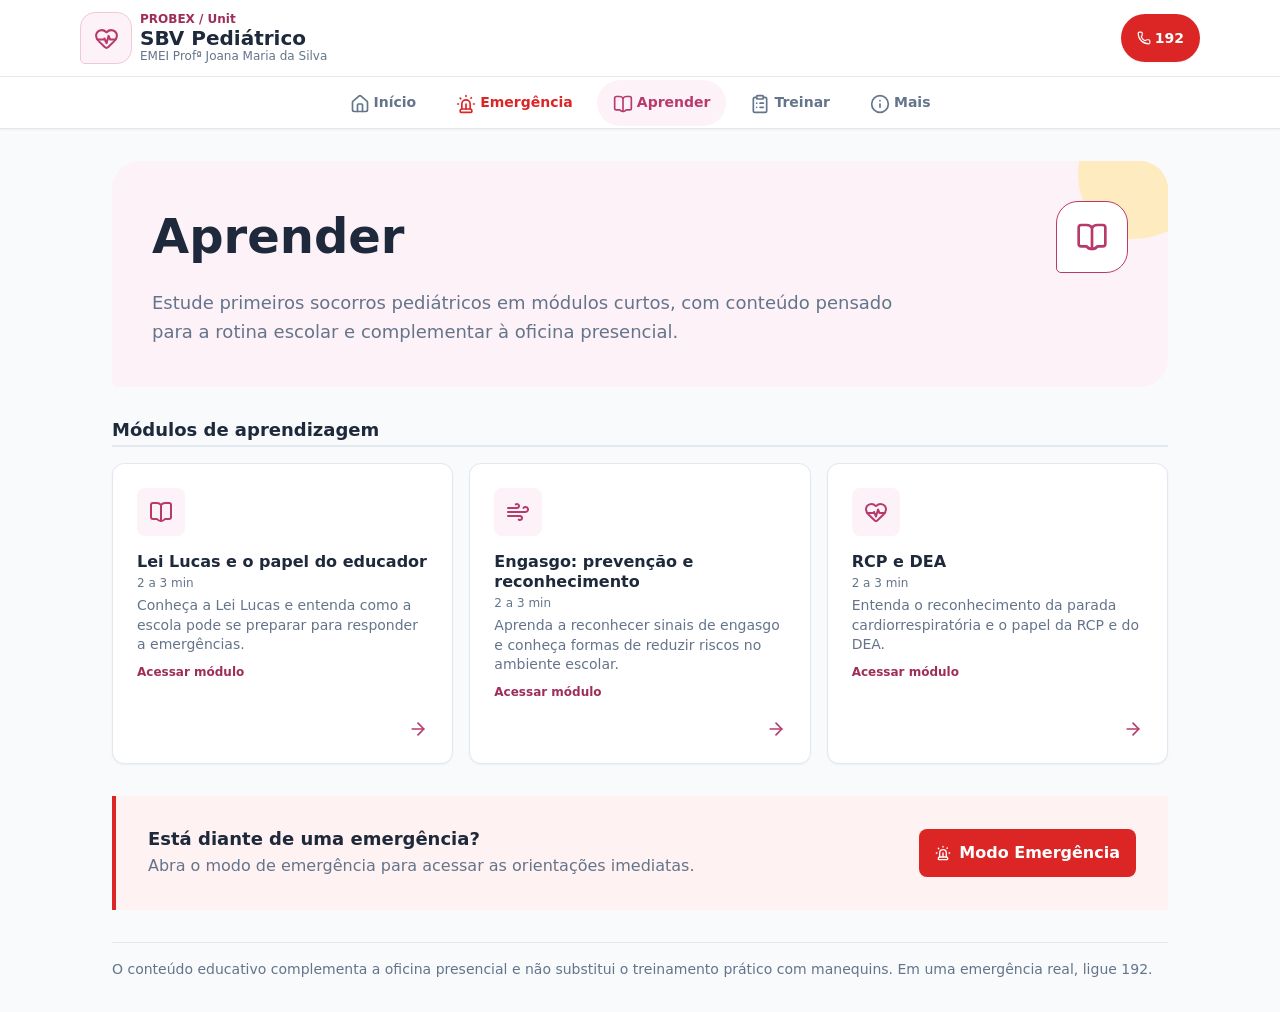
==== commit 17507327: "feat: atualiza orientações de emergência e padroniza navegação" ====
--- a/aprender/index.html
+++ b/aprender/index.html
@@ -35,9 +35,16 @@
     </header>
 
     <main class="main-content learning-page" id="conteudo-principal" tabindex="-1">
-        <section class="learning-intro" aria-labelledby="learning-title">
-            <h1 id="learning-title">Aprender</h1>
-            <p>Estude primeiros socorros pediátricos em módulos curtos, com conteúdo pensado para a rotina escolar e complementar à oficina presencial.</p>
+        <section class="learning-intro learning-intro--card" aria-labelledby="learning-title">
+            <div class="learning-intro-copy">
+                <div class="learning-intro-heading">
+                    <h1 id="learning-title">Aprender</h1>
+                    <span class="learning-intro-mark" aria-hidden="true">
+                        <svg class="icon" focusable="false" viewBox="0 0 24 24"><use href="../assets/icons/lucide.svg#book-open"></use></svg>
+                    </span>
+                </div>
+                <p>Estude primeiros socorros pediátricos em módulos curtos, com conteúdo pensado para a rotina escolar e complementar à oficina presencial.</p>
+            </div>
         </section>
 
         <section aria-labelledby="learning-modules-title">
--- a/assets/css/componentes.css
+++ b/assets/css/componentes.css
@@ -473,15 +473,73 @@
   max-width: 68ch;
 }
 
+.learning-intro--card {
+  position: relative;
+  isolation: isolate;
+  overflow: hidden;
+  max-width: none;
+  padding: clamp(var(--espaco-md), 4vw, 2.5rem);
+  border-radius: 28px 28px 28px 5px;
+  background-color: var(--cor-principal-leve);
+}
+
+.learning-intro--card::after {
+  position: absolute;
+  z-index: -1;
+  top: -54px;
+  right: -42px;
+  width: 132px;
+  height: 132px;
+  border-radius: 63% 37% 58% 42% / 50% 44% 56% 50%;
+  background-color: var(--cor-destaque);
+  content: "";
+  opacity: 0.65;
+}
+
+.learning-intro-copy {
+  position: relative;
+  z-index: 1;
+}
+
+.learning-intro-heading {
+  display: flex;
+  align-items: center;
+  justify-content: space-between;
+  gap: var(--espaco-md);
+  margin-bottom: var(--espaco-md);
+}
+
 .learning-intro h1 {
-  font-size: var(--tamanho-fonte-3xl);
-  margin-bottom: var(--espaco-sm);
+  color: var(--cor-texto);
+  font-size: clamp(var(--tamanho-fonte-3xl), 5vw, 3rem);
+  line-height: 1.12;
+  margin: 0;
+  text-wrap: balance;
 }
 
 .learning-intro p {
+  max-width: 68ch;
   color: var(--cor-texto-suave);
-  font-size: var(--tamanho-fonte-lg);
+  font-size: clamp(var(--tamanho-fonte-md), 3vw, var(--tamanho-fonte-lg));
   line-height: 1.6;
+  margin: 0;
+}
+
+.learning-intro-mark {
+  display: grid;
+  place-items: center;
+  flex: 0 0 clamp(48px, 10vw, 72px);
+  width: clamp(48px, 10vw, 72px);
+  height: clamp(48px, 10vw, 72px);
+  border: 1px solid var(--cor-principal);
+  border-radius: 22px 22px 22px 5px;
+  background-color: var(--cor-fundo);
+  color: var(--cor-principal);
+}
+
+.learning-intro-mark .icon {
+  width: clamp(24px, 4vw, 32px);
+  height: clamp(24px, 4vw, 32px);
 }
 
 .learning-modules-grid {
@@ -1492,13 +1550,59 @@
   padding-top: var(--espaco-lg);
 }
 
-.module-back-link {
+.link-voltar {
   display: inline-flex;
   align-items: center;
+  justify-content: center;
   gap: var(--espaco-sm);
-  min-height: 48px;
+  min-height: 44px;
   width: fit-content;
+  padding: 6px 12px 6px 7px;
+  border: 1px solid var(--cor-principal-leve);
+  border-left: 3px solid var(--cor-principal);
+  border-radius: 15px 15px 15px 4px;
+  background-color: var(--cor-fundo);
+  color: var(--cor-texto);
+  font-family: var(--fonte-geral);
+  font-size: var(--tamanho-fonte-sm);
   font-weight: var(--peso-bold);
+  line-height: 1.25;
+  text-decoration: none;
+  transition: background-color var(--transicao-rapida), border-color var(--transicao-rapida), color var(--transicao-rapida);
+}
+
+.link-voltar .icon {
+  width: 30px;
+  height: 30px;
+  flex: 0 0 auto;
+  padding: 6px;
+  border-radius: 10px 10px 10px 3px;
+  background-color: var(--cor-principal-leve);
+  color: var(--cor-principal);
+  transition: transform var(--transicao-rapida), background-color var(--transicao-rapida);
+}
+
+.link-voltar:hover,
+.link-voltar:focus-visible {
+  border-color: var(--cor-principal);
+  background-color: var(--cor-principal-leve);
+  color: var(--cor-principal-hover);
+}
+
+.link-voltar:hover .icon,
+.link-voltar:focus-visible .icon {
+  transform: translateX(-2px);
+  background-color: var(--cor-fundo);
+}
+
+.link-voltar:focus-visible {
+  outline: 3px solid var(--cor-principal);
+  outline-offset: 2px;
+}
+
+.action-grid-2 > .link-voltar {
+  width: 100%;
+  min-height: 54px;
 }
 
 .law-hero {
